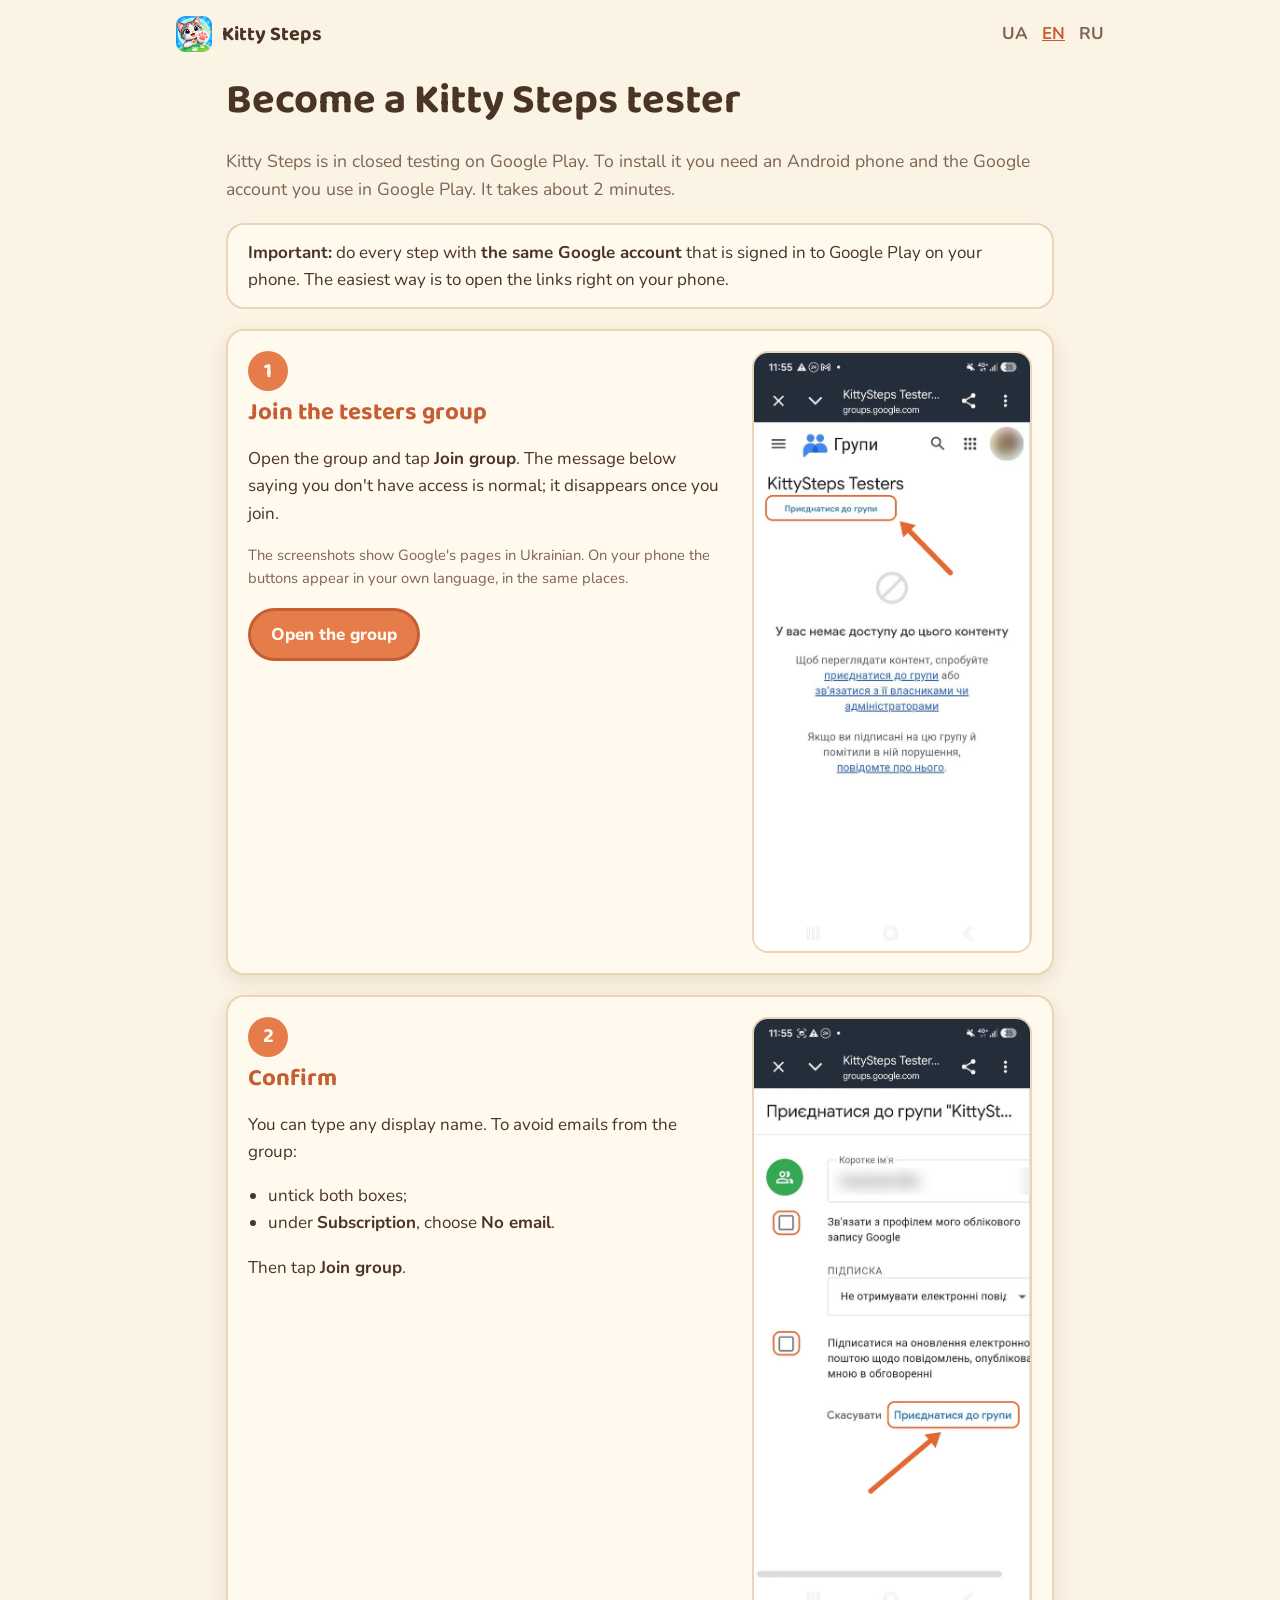
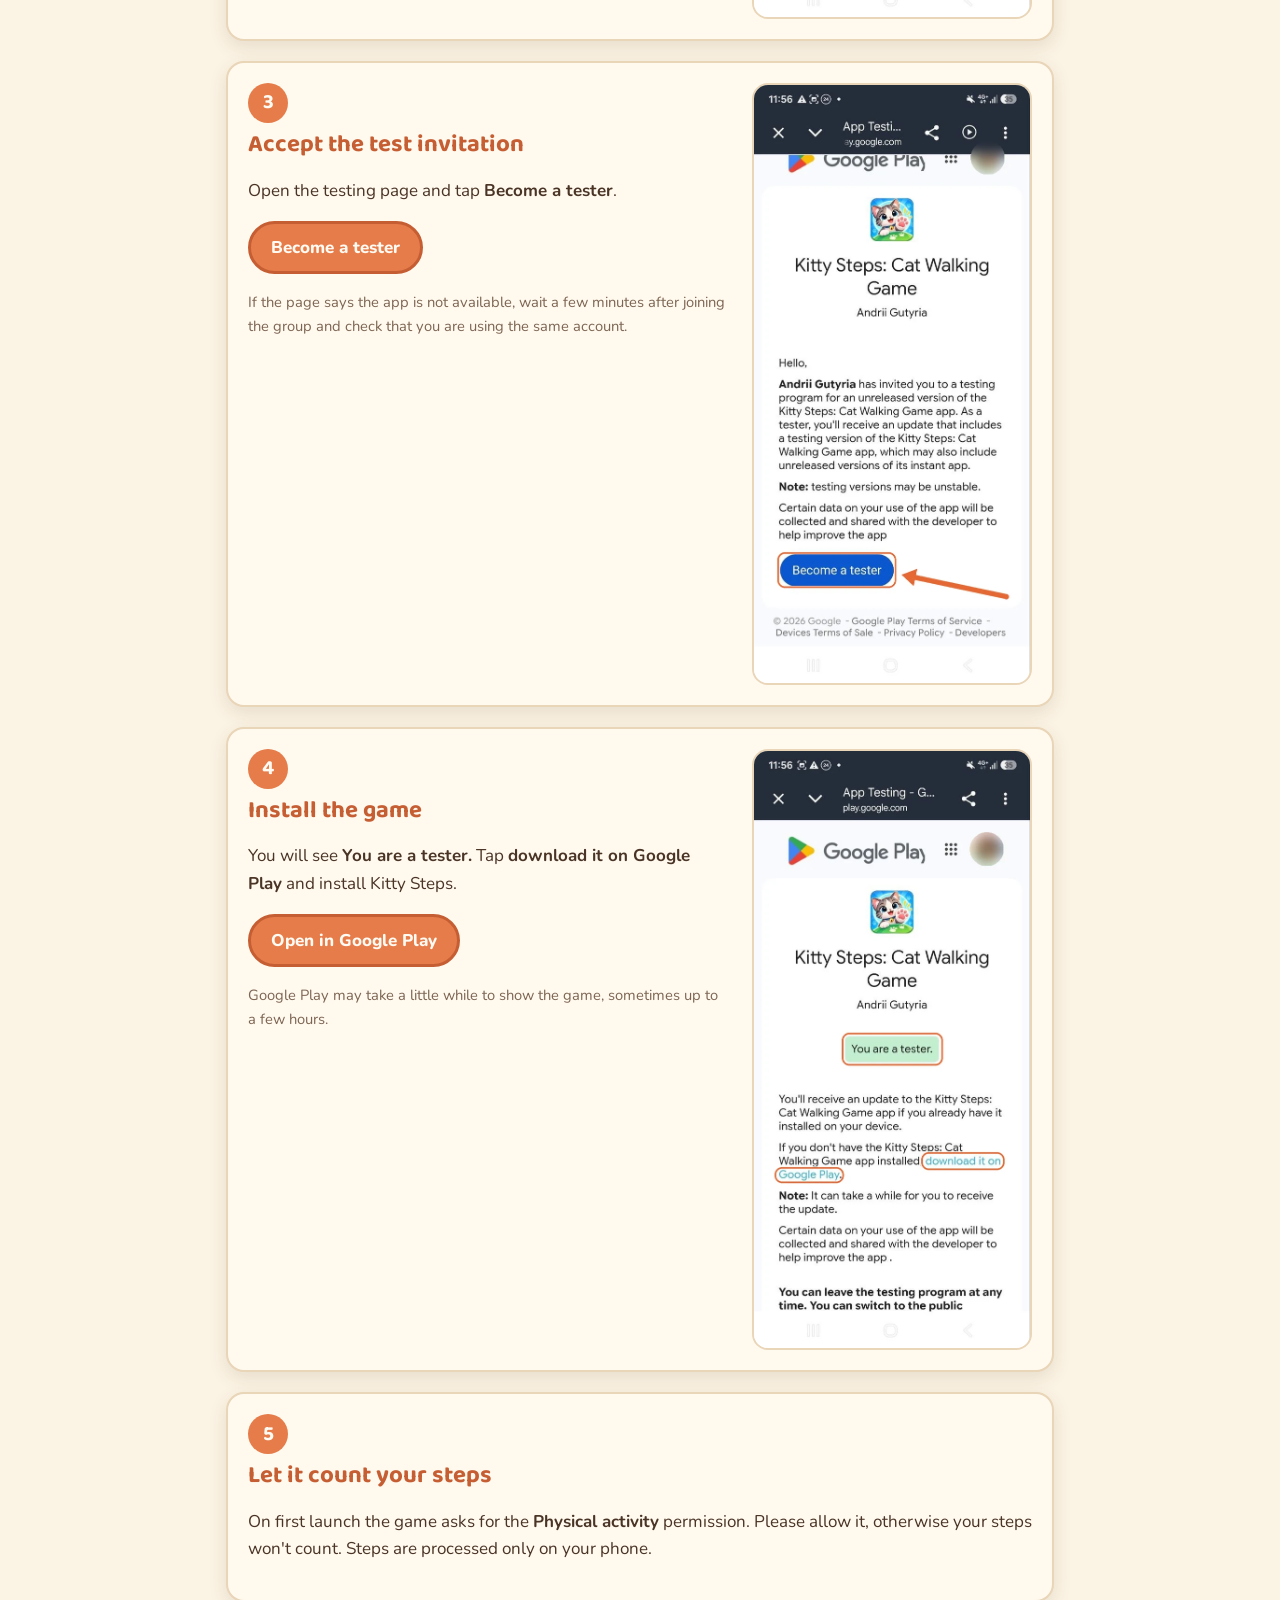
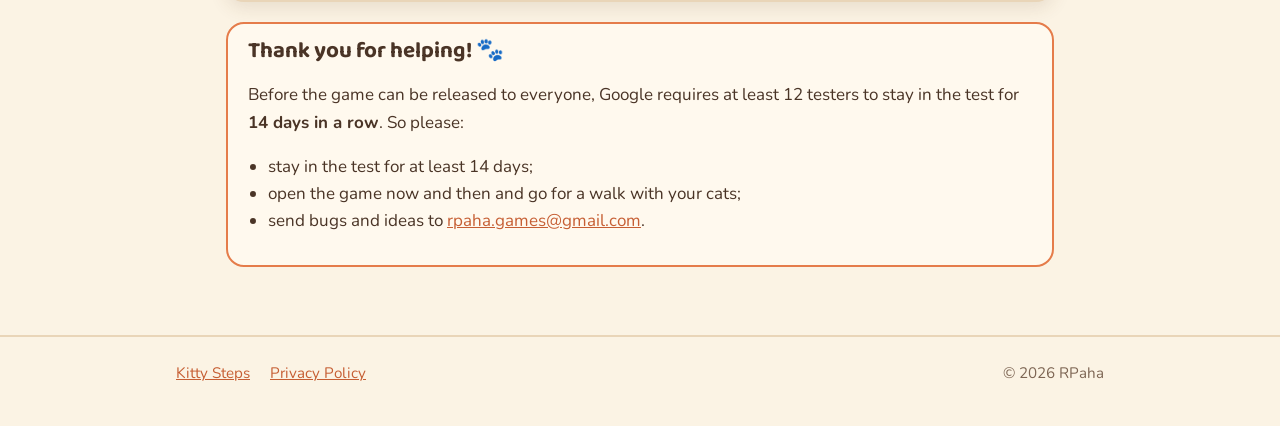
==== join-test-en.html @ da96236a "Tester guide in Ukrainian, English and Russian; drop the leave section Co-Authored-By: Claude Opus 5" ====
<!doctype html>
<html lang="en">
<head>
  <meta charset="utf-8">
  <meta name="viewport" content="width=device-width, initial-scale=1">
  <title>Kitty Steps Beta Test</title>
  <meta name="description" content="How to become a Kitty Steps tester on Google Play: join the group, accept the invitation and install the game.">
  <link rel="icon" type="image/png" href="img/favicon.png">
  <link rel="preconnect" href="https://fonts.googleapis.com">
  <link rel="preconnect" href="https://fonts.gstatic.com" crossorigin>
  <link href="https://fonts.googleapis.com/css2?family=Baloo+2:wght@600;700&family=Nunito:wght@400;700;800&display=swap" rel="stylesheet">
  <link rel="stylesheet" href="style.css">
</head>
<body>
  <header class="site-header">
    <div class="wrap">
      <a class="brand" href="./"><img src="img/favicon.png" alt="">Kitty Steps</a>
      <nav class="lang"><a href="join-test.html" hreflang="uk">UA</a> <a href="join-test-en.html" aria-current="page">EN</a> <a href="join-test-ru.html" hreflang="ru">RU</a></nav>
    </div>
  </header>

  <main class="wrap guide">
    <h1>Become a Kitty Steps tester</h1>
    <p class="lead">Kitty Steps is in closed testing on Google Play. To install it you need an Android phone and the Google account you use in Google Play. It takes about 2 minutes.</p>

    <div class="note">
      <strong>Important:</strong> do every step with <strong>the same Google account</strong> that is signed in to Google Play on your phone. The easiest way is to open the links right on your phone.
    </div>

    <section class="step">
      <div class="step-text">
        <span class="step-num">1</span>
        <h2>Join the testers group</h2>
        <p>Open the group and tap <strong>Join group</strong>. The message below saying you don't have access is normal; it disappears once you join.</p>
        <p class="small">The screenshots show Google's pages in Ukrainian. On your phone the buttons appear in your own language, in the same places.</p>
        <p><a class="button" href="https://groups.google.com/g/kittysteps-testers" target="_blank" rel="noopener">Open the group</a></p>
      </div>
      <img class="step-shot" src="img/test/step1-group.webp" alt="The KittySteps Testers group page with the Join group button" width="591" height="1280" loading="lazy">
    </section>

    <section class="step">
      <div class="step-text">
        <span class="step-num">2</span>
        <h2>Confirm</h2>
        <p>You can type any display name. To avoid emails from the group:</p>
        <ul>
          <li>untick both boxes;</li>
          <li>under <strong>Subscription</strong>, choose <strong>No email</strong>.</li>
        </ul>
        <p>Then tap <strong>Join group</strong>.</p>
      </div>
      <img class="step-shot" src="img/test/step2-join.webp" alt="The join dialog with two checkboxes and the Join group button" width="591" height="1280" loading="lazy">
    </section>

    <section class="step">
      <div class="step-text">
        <span class="step-num">3</span>
        <h2>Accept the test invitation</h2>
        <p>Open the testing page and tap <strong>Become a tester</strong>.</p>
        <p><a class="button" href="https://play.google.com/apps/testing/com.rpaha.kittysteps" target="_blank" rel="noopener">Become a tester</a></p>
        <p class="small">If the page says the app is not available, wait a few minutes after joining the group and check that you are using the same account.</p>
      </div>
      <img class="step-shot" src="img/test/step3-become-tester.webp" alt="The Google Play testing page with the Become a tester button" width="591" height="1280" loading="lazy">
    </section>

    <section class="step">
      <div class="step-text">
        <span class="step-num">4</span>
        <h2>Install the game</h2>
        <p>You will see <strong>You are a tester.</strong> Tap <strong>download it on Google Play</strong> and install Kitty Steps.</p>
        <p><a class="button" href="https://play.google.com/store/apps/details?id=com.rpaha.kittysteps" target="_blank" rel="noopener">Open in Google Play</a></p>
        <p class="small">Google Play may take a little while to show the game, sometimes up to a few hours.</p>
      </div>
      <img class="step-shot" src="img/test/step4-download.webp" alt="The You are a tester confirmation and the download it on Google Play link" width="591" height="1280" loading="lazy">
    </section>

    <section class="step step-plain">
      <div class="step-text">
        <span class="step-num">5</span>
        <h2>Let it count your steps</h2>
        <p>On first launch the game asks for the <strong>Physical activity</strong> permission. Please allow it, otherwise your steps won't count. Steps are processed only on your phone.</p>
      </div>
    </section>

    <div class="note note-accent">
      <h2>Thank you for helping! 🐾</h2>
      <p>Before the game can be released to everyone, Google requires at least 12 testers to stay in the test for <strong>14 days in a row</strong>. So please:</p>
      <ul>
        <li>stay in the test for at least 14 days;</li>
        <li>open the game now and then and go for a walk with your cats;</li>
        <li>send bugs and ideas to <a href="mailto:rpaha.games@gmail.com?subject=Kitty%20Steps%20feedback">rpaha.games@gmail.com</a>.</li>
      </ul>
    </div>
  </main>

  <footer class="site-footer">
    <div class="wrap">
      <div><a href="./">Kitty Steps</a> <a href="privacy.html">Privacy Policy</a></div>
      <div>&copy; 2026 RPaha</div>
    </div>
  </footer>
</body>
</html>
---- style.css ----
:root {
  --bg: #fbf3e4;
  --card: #fff9ee;
  --card-edge: #e9d5b8;
  --text: #4a3426;
  --muted: #7d6553;
  --accent: #e57c4a;
  --accent-dark: #c65e33;
  --accent-text: #fffaf2;
  --green: #4e8a6a;
  --shadow: 0 6px 18px rgba(98, 62, 34, 0.12);
  color-scheme: light;
}

@media (prefers-color-scheme: dark) {
  :root:not([data-theme="light"]) {
    --bg: #1f1813;
    --card: #2a211b;
    --card-edge: #4a3a2e;
    --text: #f3e6d6;
    --muted: #c4ad97;
    --accent: #f08a57;
    --accent-dark: #f4a27a;
    --accent-text: #24170f;
    --green: #7cc19c;
    --shadow: 0 6px 18px rgba(0, 0, 0, 0.35);
    color-scheme: dark;
  }
}

:root[data-theme="dark"] {
  --bg: #1f1813;
  --card: #2a211b;
  --card-edge: #4a3a2e;
  --text: #f3e6d6;
  --muted: #c4ad97;
  --accent: #f08a57;
  --accent-dark: #f4a27a;
  --accent-text: #24170f;
  --green: #7cc19c;
  --shadow: 0 6px 18px rgba(0, 0, 0, 0.35);
  color-scheme: dark;
}

* { box-sizing: border-box; }

html { -webkit-text-size-adjust: 100%; }

body {
  margin: 0;
  background: var(--bg);
  color: var(--text);
  font-family: "Nunito", system-ui, -apple-system, "Segoe UI", Roboto, sans-serif;
  font-size: 17px;
  line-height: 1.6;
}

h1, h2, h3 {
  font-family: "Baloo 2", "Nunito", system-ui, sans-serif;
  line-height: 1.2;
  margin: 0 0 0.5em;
}

a { color: var(--accent-dark); }
a:hover { color: var(--accent); }

.wrap {
  width: 100%;
  max-width: 960px;
  margin: 0 auto;
  padding: 0 16px;
}

/* Header */
.site-header {
  padding: 16px 0;
}
.site-header .wrap {
  display: flex;
  align-items: center;
  justify-content: space-between;
  gap: 12px;
}
.brand {
  display: flex;
  align-items: center;
  gap: 10px;
  text-decoration: none;
  color: var(--text);
  font-family: "Baloo 2", sans-serif;
  font-weight: 700;
  font-size: 1.25rem;
}
.brand img { width: 36px; height: 36px; border-radius: 9px; }
.site-header nav a {
  text-decoration: none;
  font-weight: 700;
  margin-left: 16px;
}

/* Hero */
.hero {
  text-align: center;
  padding: 32px 0 24px;
}
.hero-icon {
  width: 128px;
  height: 128px;
  border-radius: 30px;
  box-shadow: var(--shadow);
}
.hero h1 {
  font-size: clamp(2.4rem, 8vw, 3.6rem);
  margin-top: 16px;
}
.tagline {
  font-size: 1.2rem;
  color: var(--muted);
  max-width: 560px;
  margin: 0 auto 24px;
}
.badge {
  display: inline-block;
  background: var(--accent);
  color: var(--accent-text);
  font-weight: 800;
  padding: 12px 24px;
  border-radius: 999px;
  border: 3px solid var(--accent-dark);
  text-decoration: none;
}

/* Cat strip */
.cats {
  display: grid;
  grid-template-columns: repeat(6, 1fr);
  gap: 8px;
  margin: 32px 0 8px;
}
.cats img {
  width: 100%;
  height: auto;
  aspect-ratio: 1;
  object-fit: contain;
}

/* Features */
.section { padding: 32px 0; }
.section > h2 { text-align: center; font-size: 2rem; }
.features {
  display: grid;
  grid-template-columns: repeat(3, 1fr);
  gap: 16px;
  margin-top: 16px;
}
.card {
  background: var(--card);
  border: 2px solid var(--card-edge);
  border-radius: 18px;
  padding: 20px;
  box-shadow: var(--shadow);
}
.card h3 { font-size: 1.25rem; color: var(--accent-dark); }
.card p { margin: 0; }
.card .emoji { font-size: 1.8rem; display: block; margin-bottom: 6px; }

/* Footer */
.site-footer {
  border-top: 2px solid var(--card-edge);
  margin-top: 32px;
  padding: 24px 0 40px;
  color: var(--muted);
  font-size: 0.95rem;
}
.site-footer .wrap {
  display: flex;
  flex-wrap: wrap;
  justify-content: space-between;
  gap: 12px;
}
.site-footer a { margin-right: 16px; }

/* Policy page */
.policy {
  max-width: 760px;
  padding-top: 8px;
  padding-bottom: 16px;
}
.policy h1 { font-size: clamp(2rem, 6vw, 2.6rem); }
.policy h2 {
  font-size: 1.5rem;
  margin-top: 1.8em;
  color: var(--accent-dark);
}
.policy h3 { font-size: 1.15rem; margin-top: 1.2em; }
.policy .updated { color: var(--muted); margin-top: -0.4em; }
.policy .summary {
  background: var(--card);
  border: 2px solid var(--card-edge);
  border-radius: 18px;
  padding: 16px 20px;
  margin: 24px 0;
}
.policy .summary ul { margin: 8px 0 0; padding-left: 20px; }
.policy li { margin-bottom: 6px; }
.table-scroll { overflow-x: auto; }
.policy table {
  width: 100%;
  border-collapse: collapse;
  margin: 12px 0;
  font-size: 0.95rem;
}
.policy th, .policy td {
  text-align: left;
  vertical-align: top;
  padding: 10px;
  border-bottom: 1px solid var(--card-edge);
}
.policy th { background: var(--card); }

@media (max-width: 720px) {
  .features { grid-template-columns: 1fr; }
  .cats { grid-template-columns: repeat(3, 1fr); }
  .site-header nav a { margin-left: 12px; }
}

/* Tester guide */
.guide { max-width: 860px; padding-bottom: 16px; }
.guide h1 { font-size: clamp(2rem, 6vw, 2.6rem); margin-top: 8px; }
.guide .lead { font-size: 1.1rem; color: var(--muted); }
.note {
  background: var(--card);
  border: 2px solid var(--card-edge);
  border-radius: 18px;
  padding: 14px 20px;
  margin: 20px 0;
}
.note-accent { border-color: var(--accent); }
.note h2 { font-size: 1.4rem; margin-bottom: 6px; }
.note ul, .step ul { padding-left: 20px; }
.step {
  display: grid;
  grid-template-columns: 1fr 280px;
  gap: 24px;
  align-items: start;
  background: var(--card);
  border: 2px solid var(--card-edge);
  border-radius: 18px;
  padding: 20px;
  margin: 20px 0;
  box-shadow: var(--shadow);
}
.step-plain { grid-template-columns: 1fr; }
.step h2 { font-size: 1.5rem; color: var(--accent-dark); }
.step-num {
  display: inline-flex;
  align-items: center;
  justify-content: center;
  width: 40px;
  height: 40px;
  border-radius: 50%;
  background: var(--accent);
  color: var(--accent-text);
  font-family: "Baloo 2", sans-serif;
  font-weight: 700;
  font-size: 1.3rem;
  margin-bottom: 8px;
}
.step-shot {
  width: 100%;
  height: auto;
  border-radius: 16px;
  border: 2px solid var(--card-edge);
  display: block;
}
.button {
  display: inline-block;
  background: var(--accent);
  color: var(--accent-text);
  font-weight: 800;
  padding: 10px 20px;
  border-radius: 999px;
  border: 3px solid var(--accent-dark);
  text-decoration: none;
}
.button:hover { color: var(--accent-text); filter: brightness(1.05); }
.small { font-size: 0.92rem; color: var(--muted); }
.english { margin-top: 32px; }
.english h2 { font-size: 1.6rem; }
.english li { margin-bottom: 8px; }

@media (max-width: 720px) {
  .step { grid-template-columns: 1fr; }
  .step-shot { max-width: 320px; margin: 0 auto; }
}
.site-header nav.lang a { margin-left: 10px; color: var(--muted); }
.site-header nav.lang a[aria-current="page"] { color: var(--accent-dark); text-decoration: underline; }
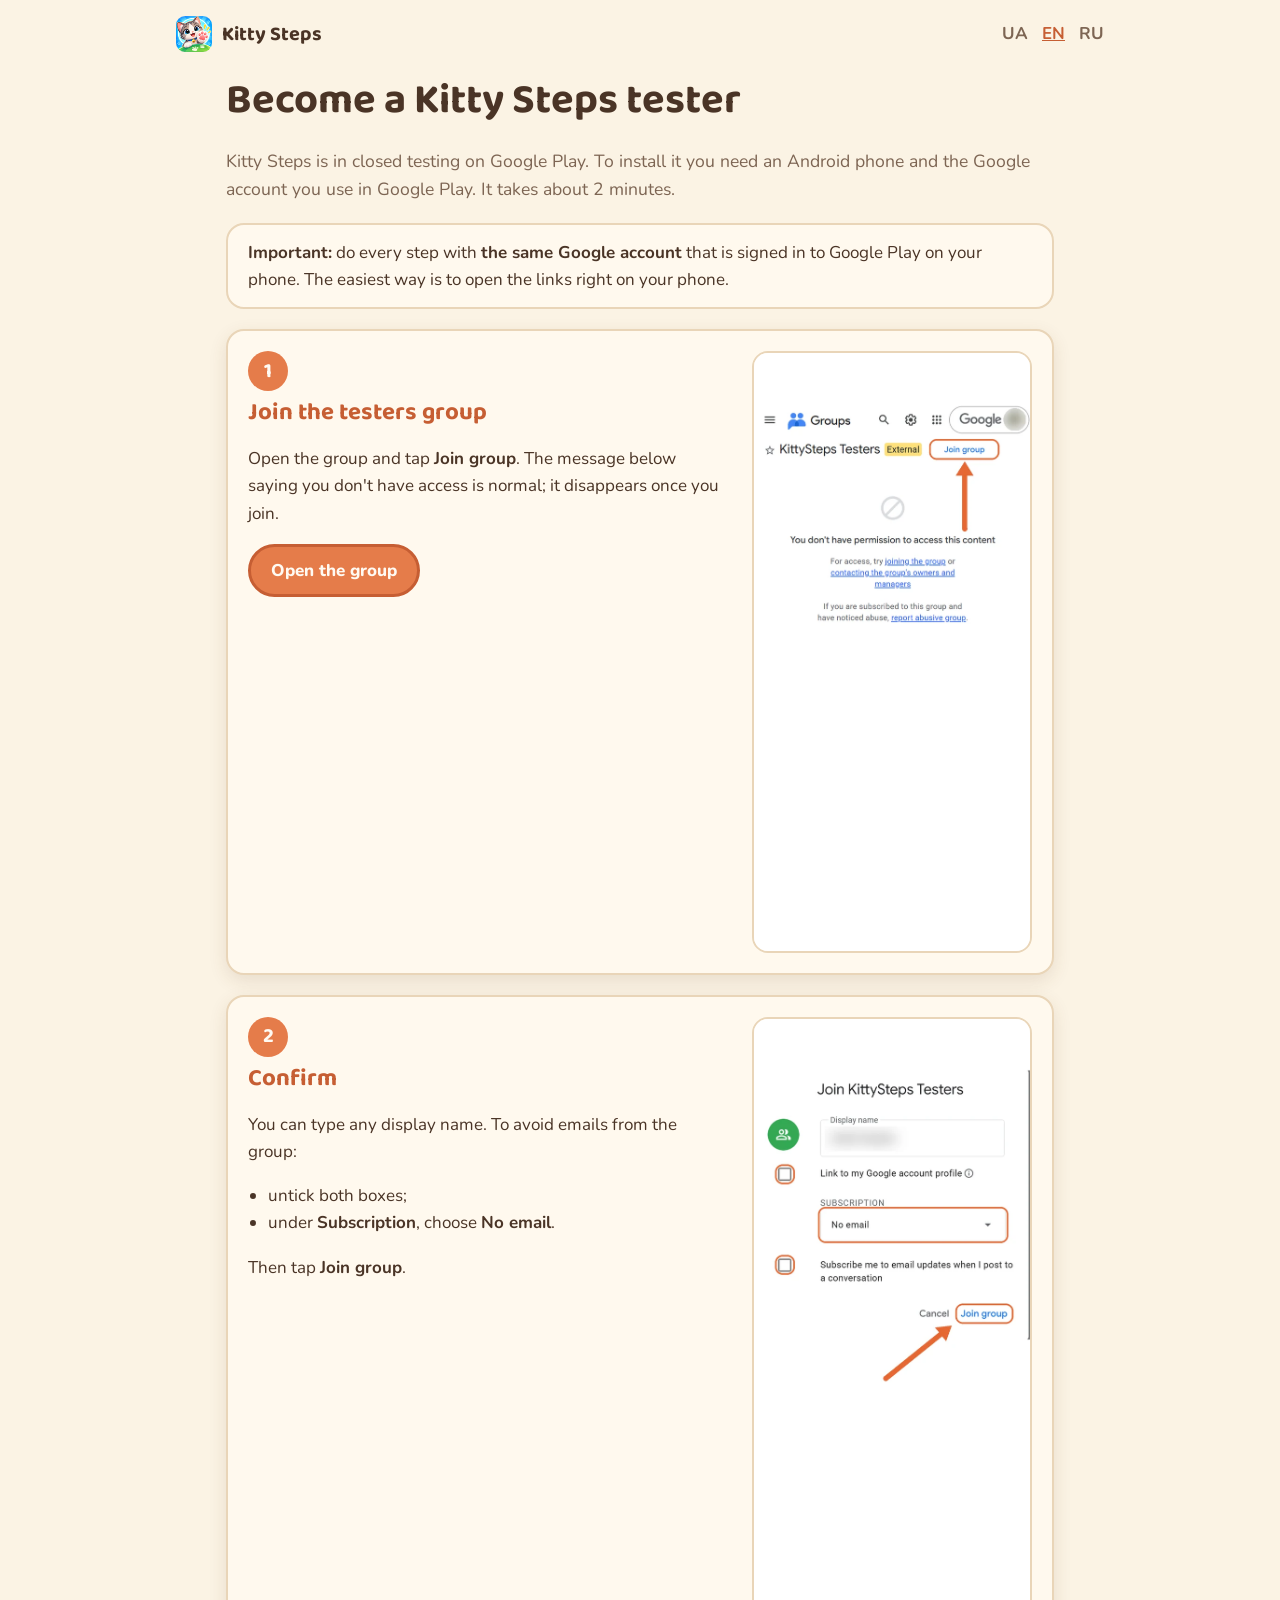
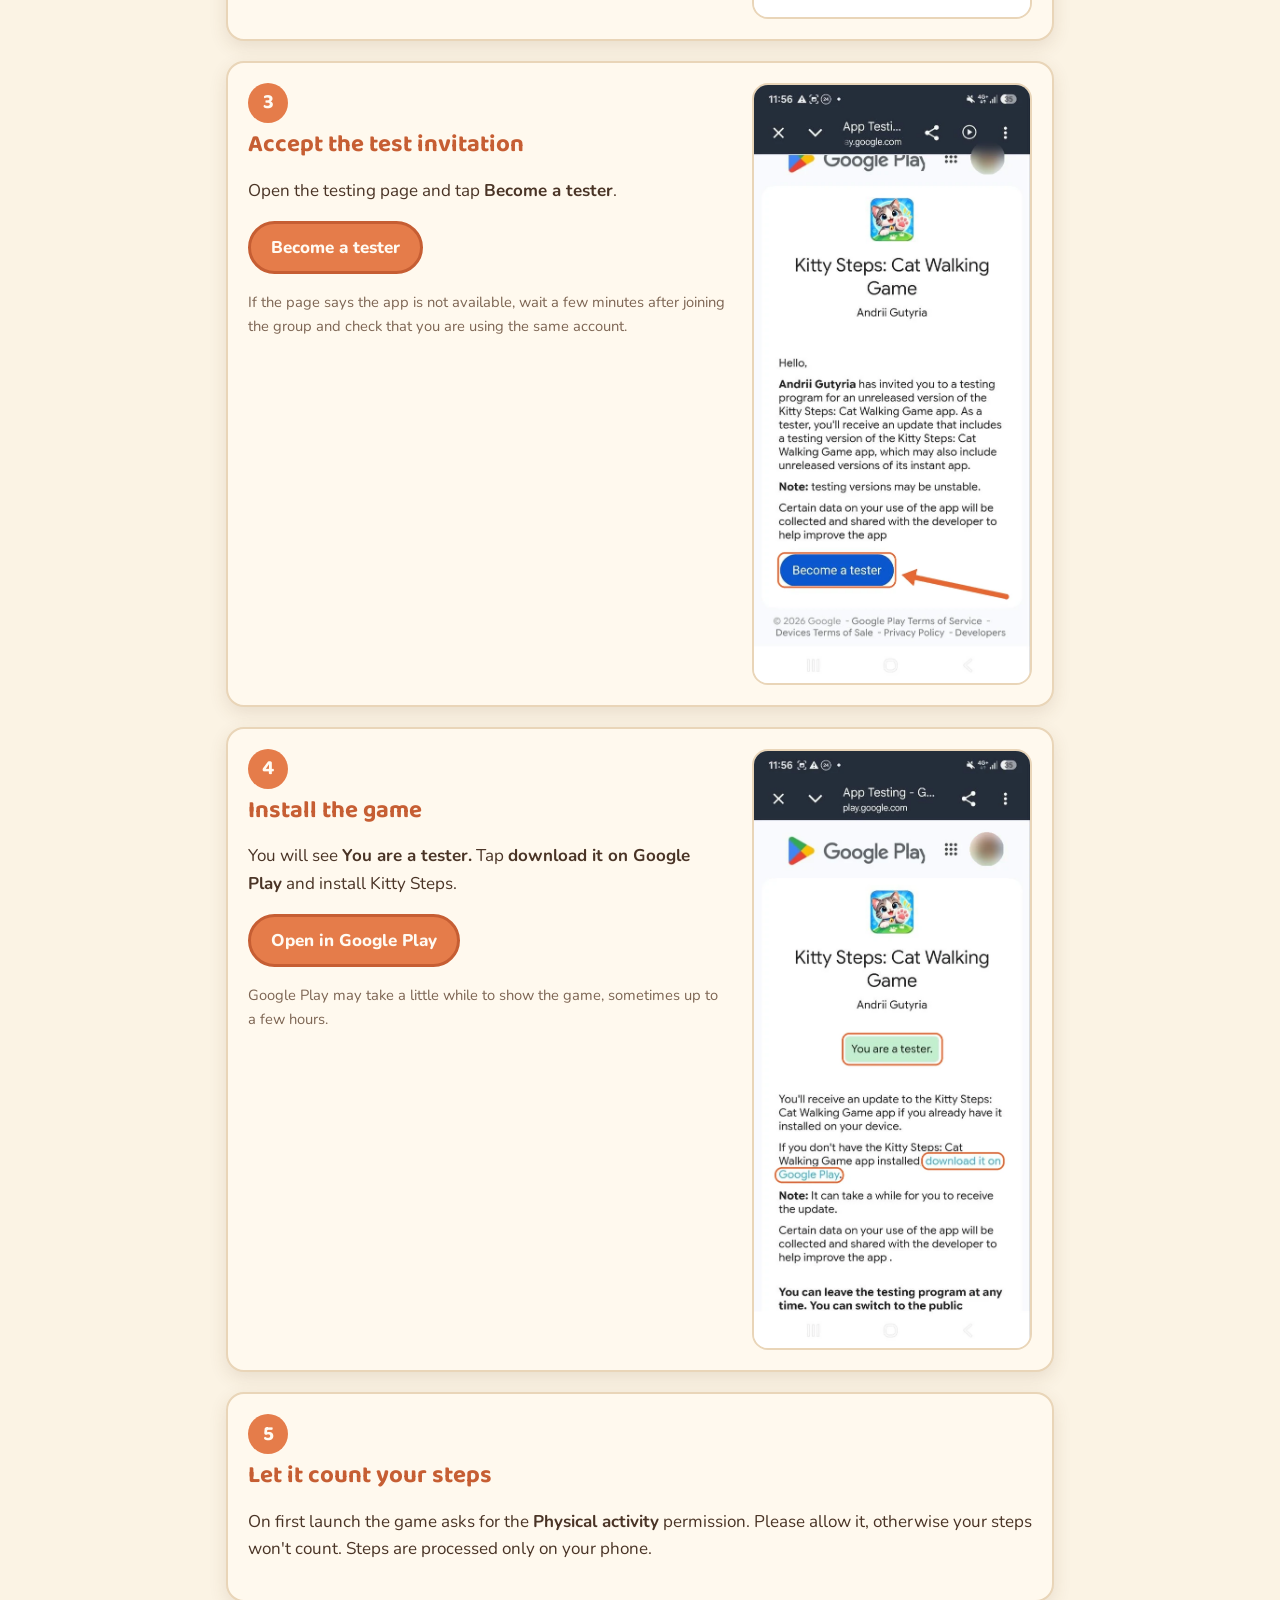
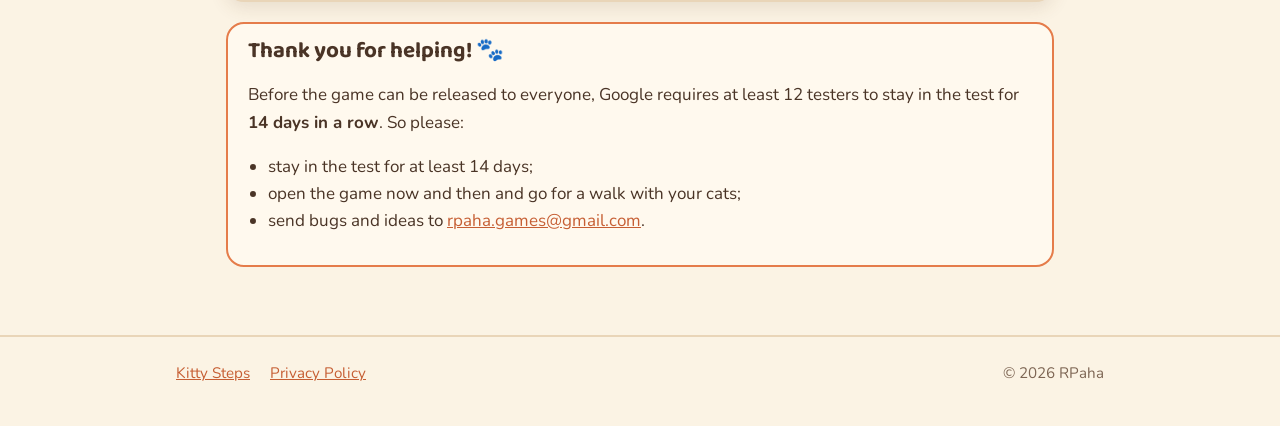
==== commit 5d693d81: "Tester guide: English Google Groups screenshots for the EN and RU pages Co-Authored-By: Claude Opus " ====
--- a/join-test-en.html
+++ b/join-test-en.html
@@ -32,10 +32,9 @@
         <span class="step-num">1</span>
         <h2>Join the testers group</h2>
         <p>Open the group and tap <strong>Join group</strong>. The message below saying you don't have access is normal; it disappears once you join.</p>
-        <p class="small">The screenshots show Google's pages in Ukrainian. On your phone the buttons appear in your own language, in the same places.</p>
         <p><a class="button" href="https://groups.google.com/g/kittysteps-testers" target="_blank" rel="noopener">Open the group</a></p>
       </div>
-      <img class="step-shot" src="img/test/step1-group.webp" alt="The KittySteps Testers group page with the Join group button" width="591" height="1280" loading="lazy">
+      <img class="step-shot" src="img/test/step1-group-en.webp" alt="The KittySteps Testers group page with the Join group button" width="591" height="1280" loading="lazy">
     </section>
 
     <section class="step">
@@ -49,7 +48,7 @@
         </ul>
         <p>Then tap <strong>Join group</strong>.</p>
       </div>
-      <img class="step-shot" src="img/test/step2-join.webp" alt="The join dialog with two checkboxes and the Join group button" width="591" height="1280" loading="lazy">
+      <img class="step-shot" src="img/test/step2-join-en.webp" alt="The join dialog with two checkboxes and the Join group button" width="591" height="1280" loading="lazy">
     </section>
 
     <section class="step">
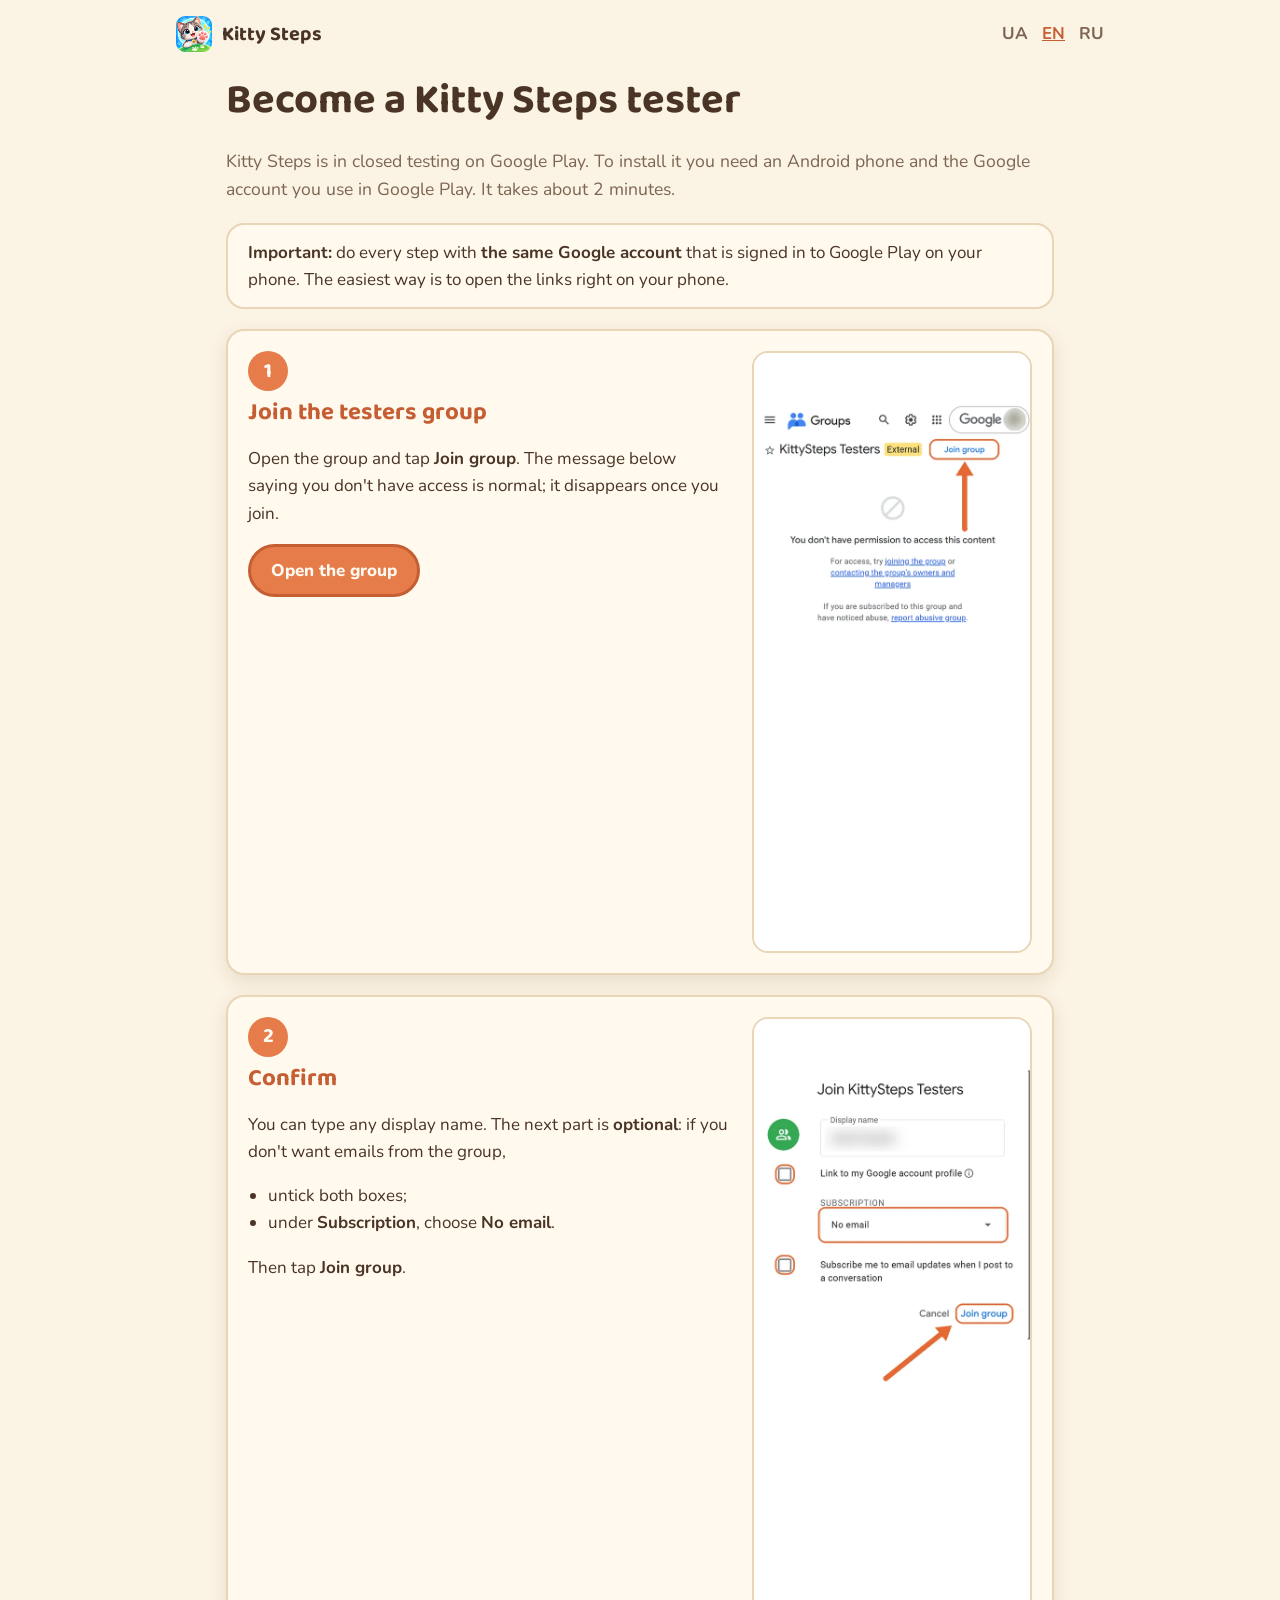
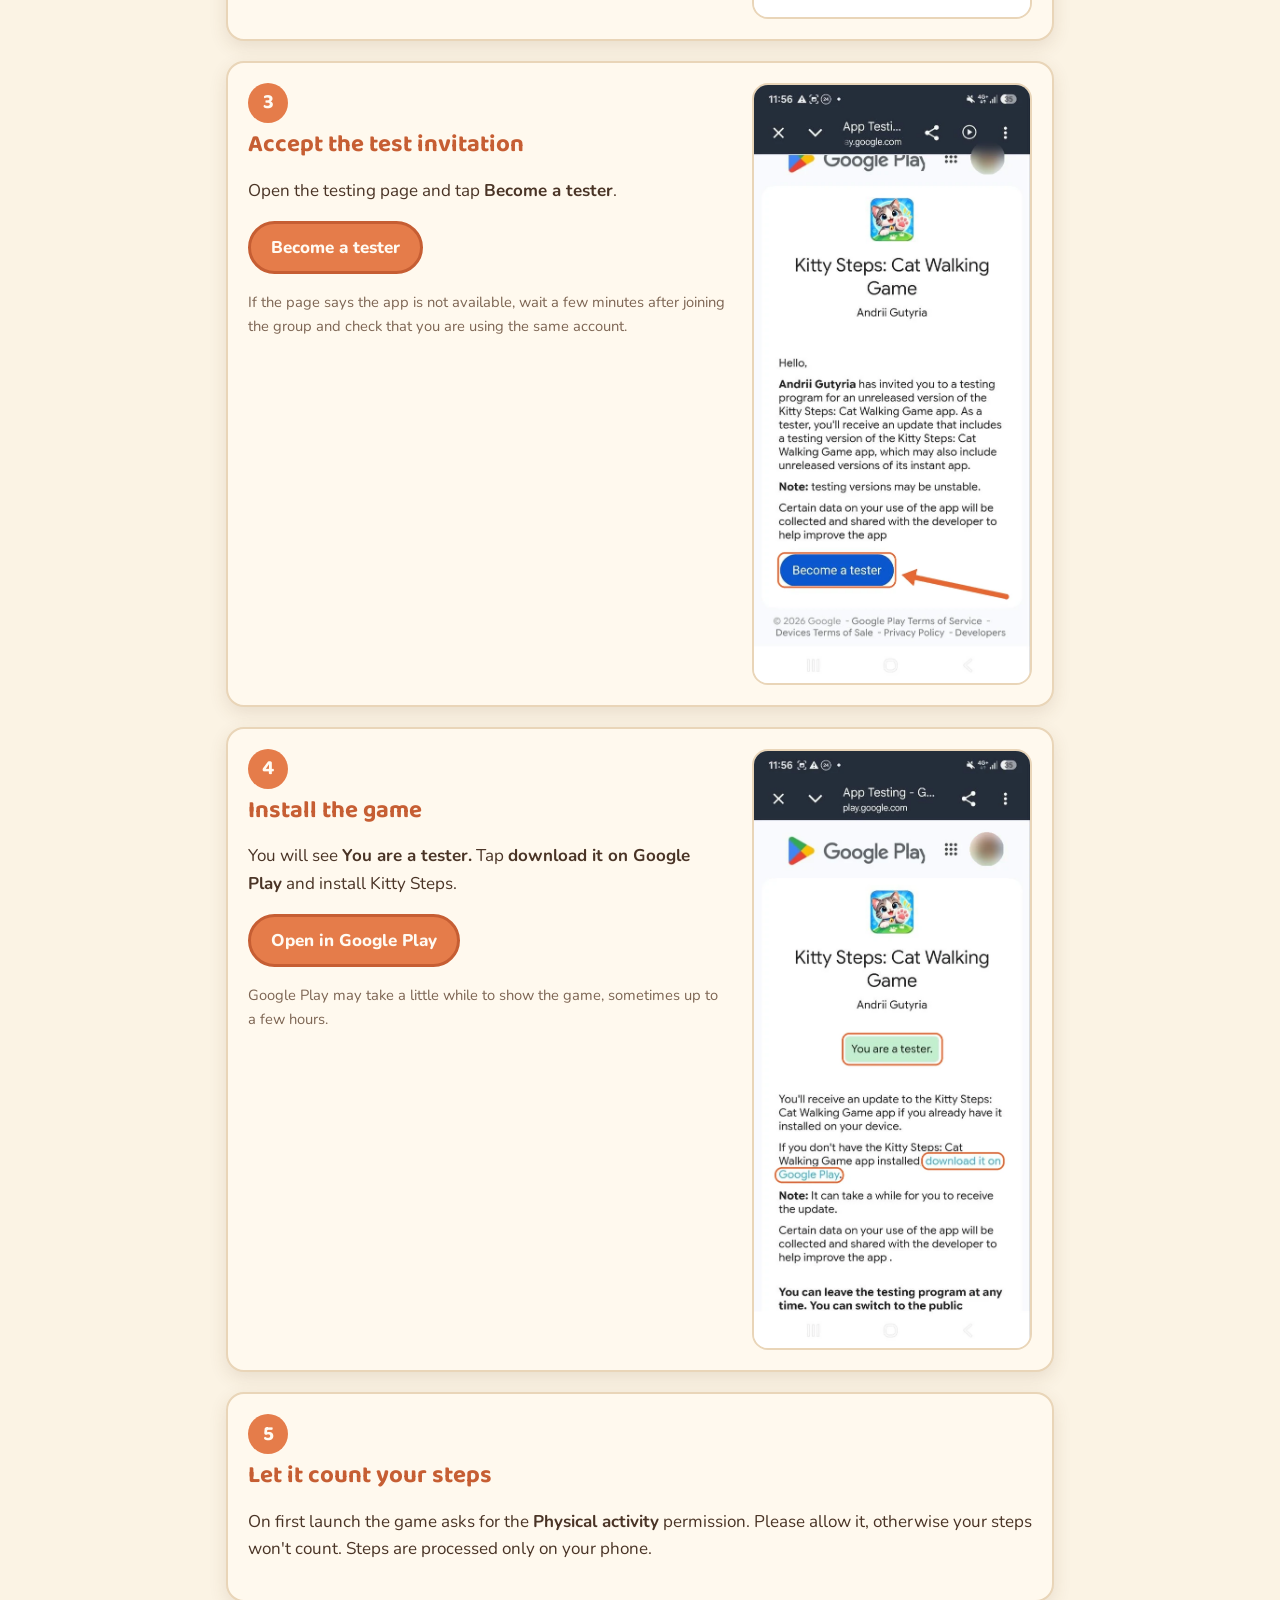
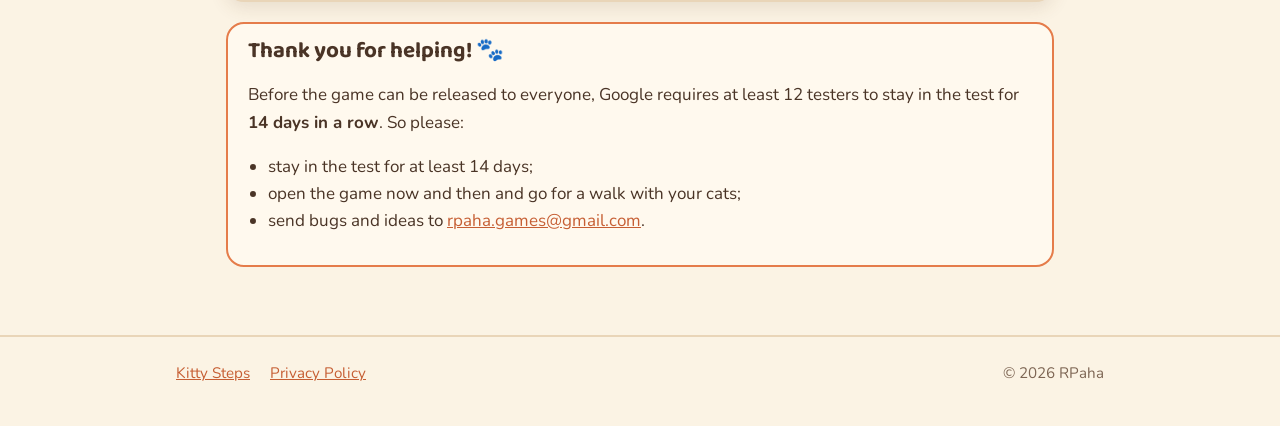
==== commit 3127c710: "Tester guide: mark the email opt-out as optional Co-Authored-By: Claude Opus 5.5 <noreply@anthropic." ====
--- a/join-test-en.html
+++ b/join-test-en.html
@@ -41,7 +41,7 @@
       <div class="step-text">
         <span class="step-num">2</span>
         <h2>Confirm</h2>
-        <p>You can type any display name. To avoid emails from the group:</p>
+        <p>You can type any display name. The next part is <strong>optional</strong>: if you don't want emails from the group,</p>
         <ul>
           <li>untick both boxes;</li>
           <li>under <strong>Subscription</strong>, choose <strong>No email</strong>.</li>
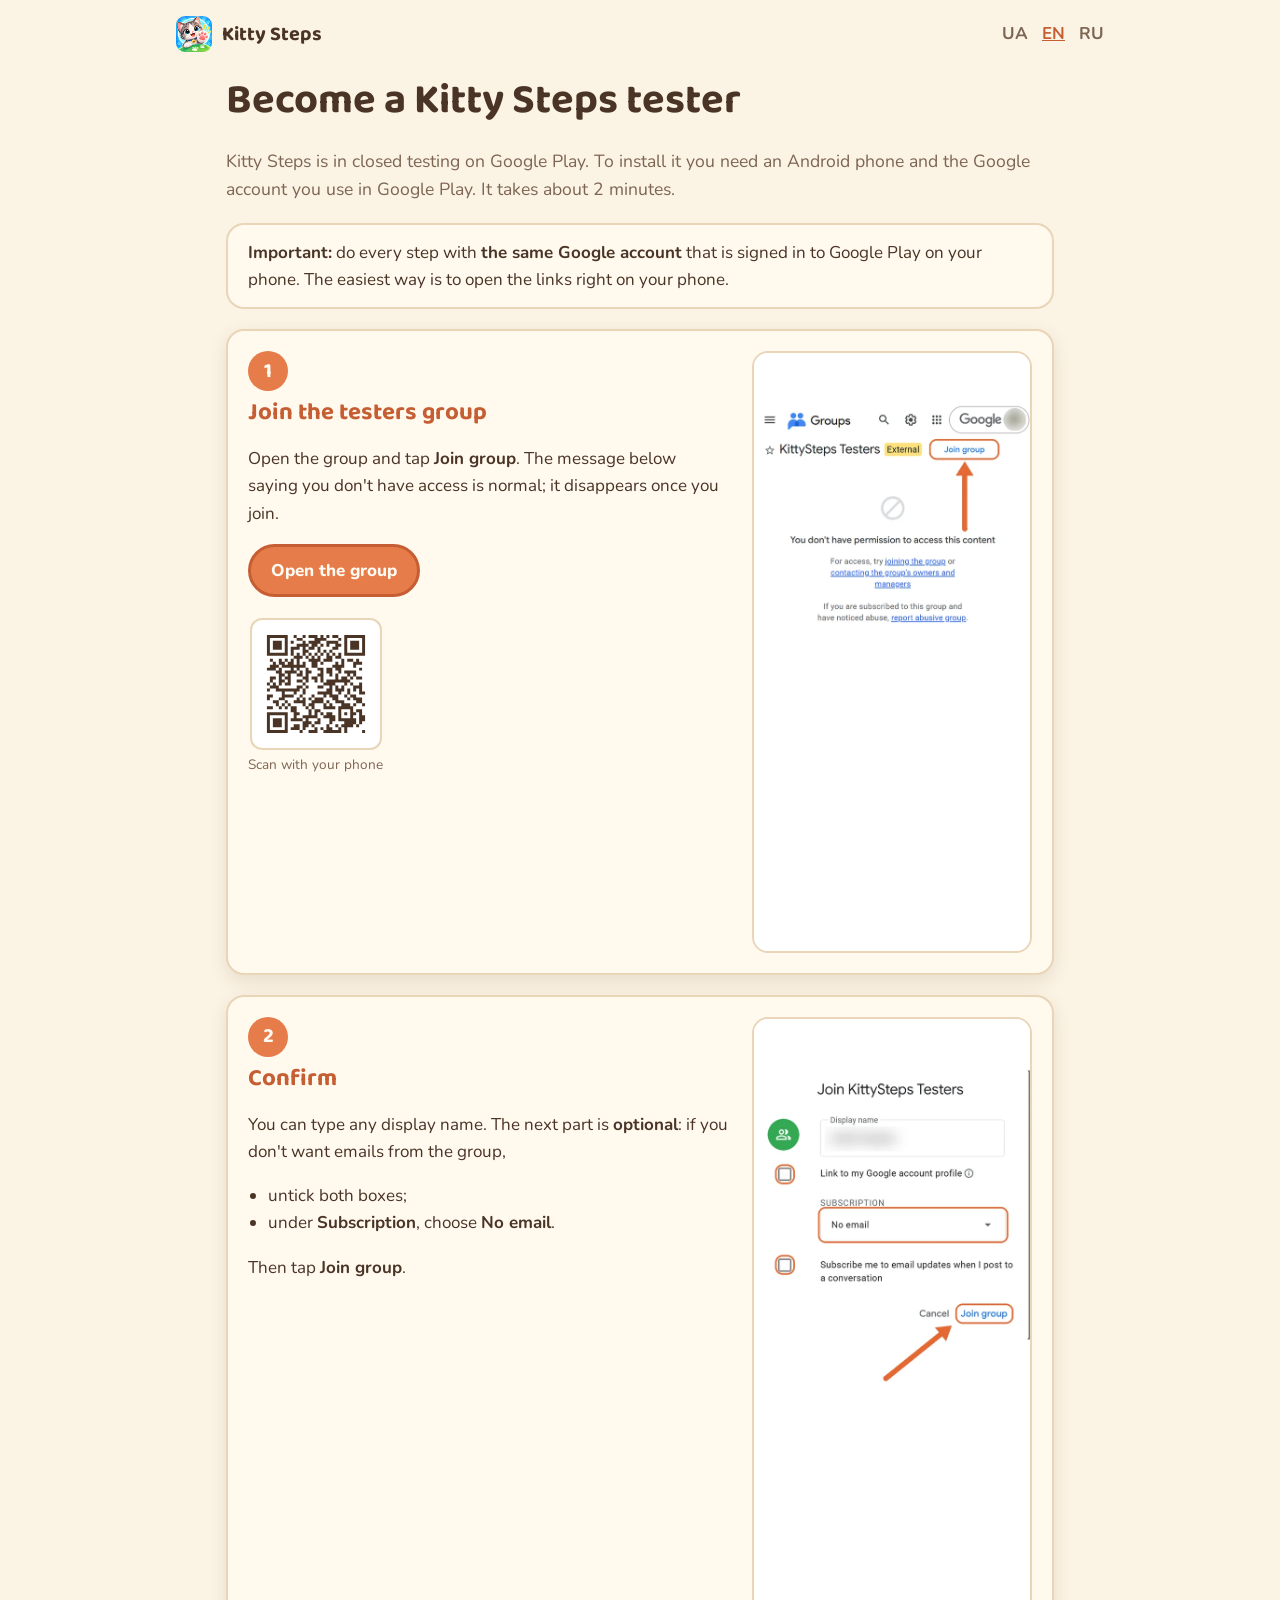
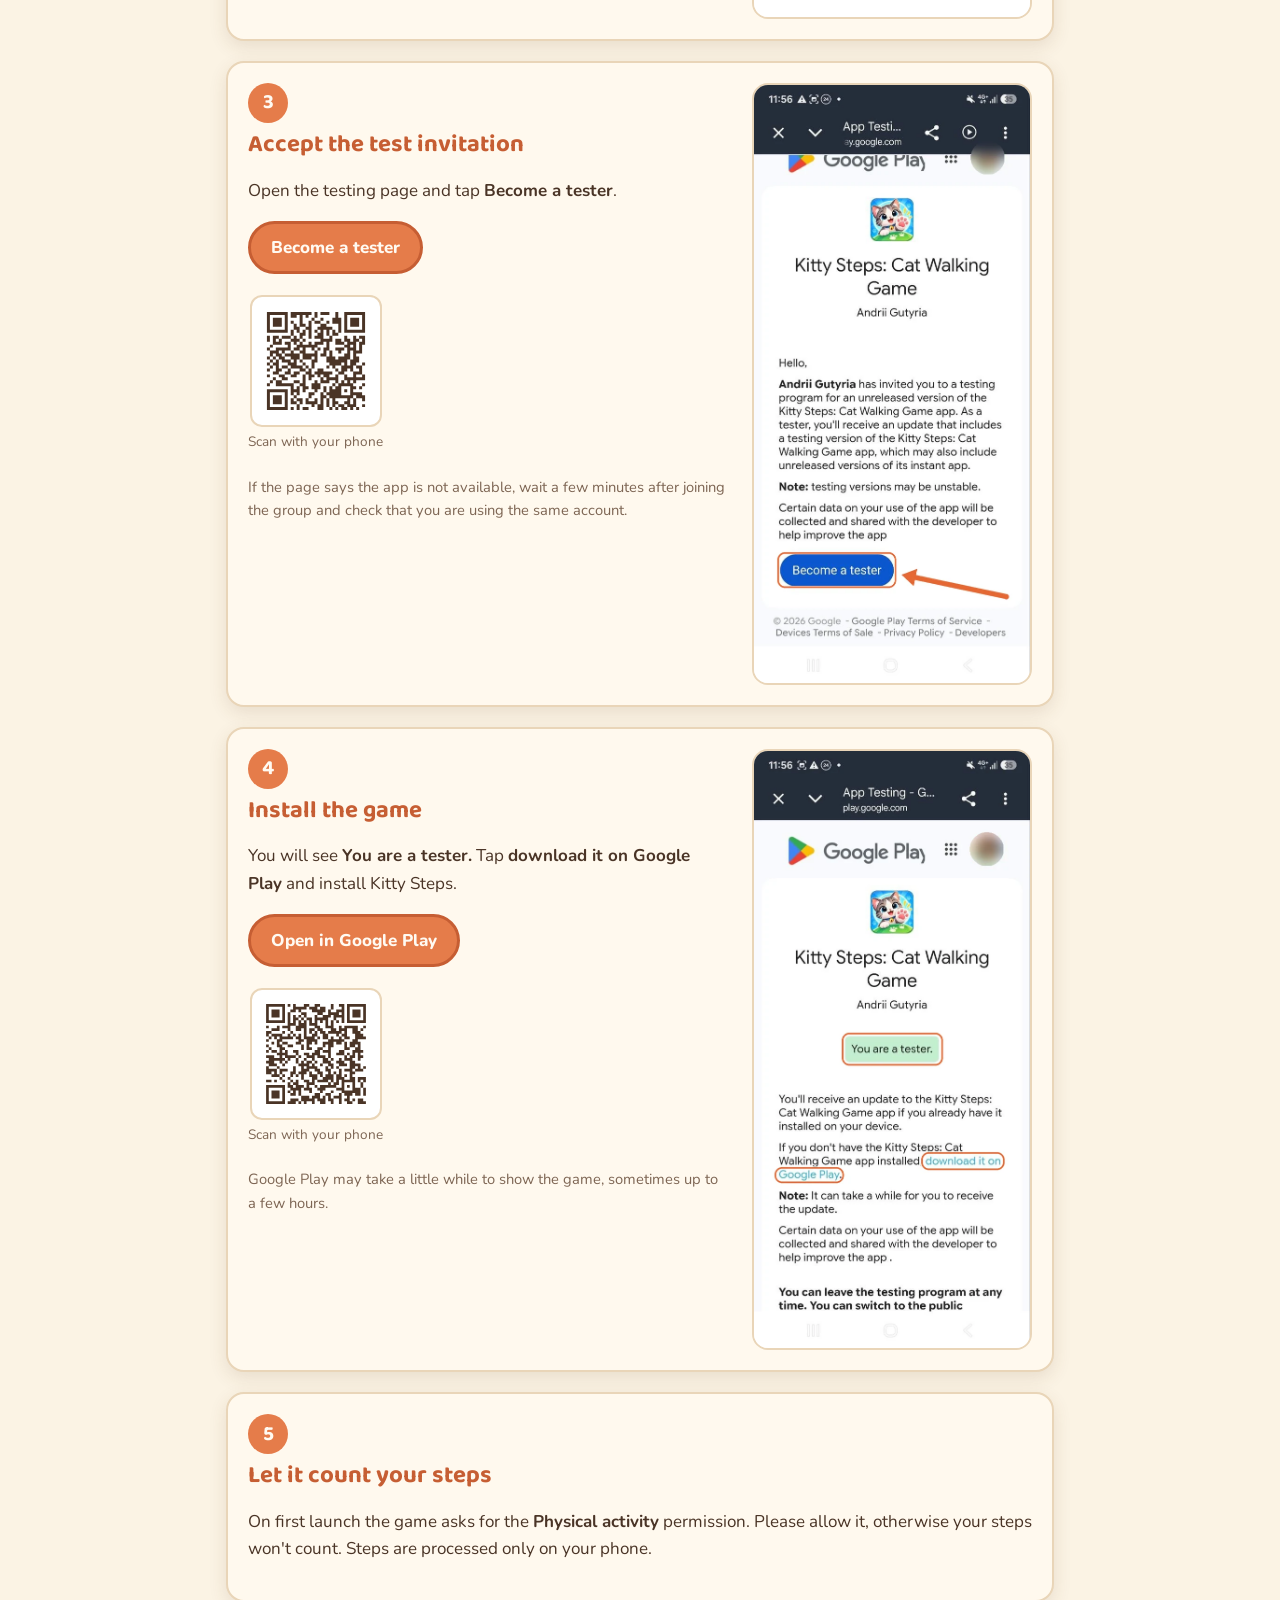
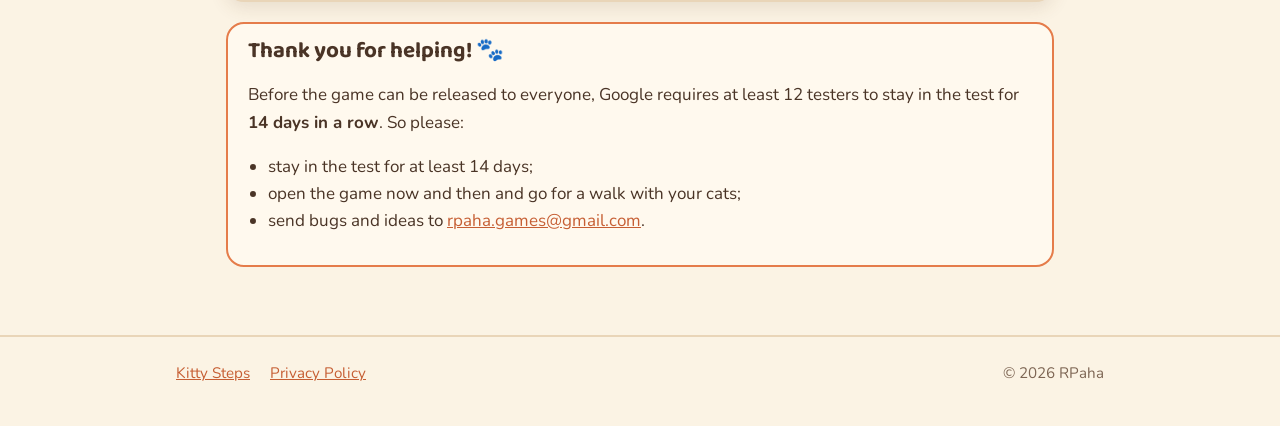
==== commit 0fc3dd94: "Tester guides: QR codes next to the group, testing and Play links Co-Authored-By: Claude Opus 5.5 <n" ====
--- a/join-test-en.html
+++ b/join-test-en.html
@@ -33,6 +33,7 @@
         <h2>Join the testers group</h2>
         <p>Open the group and tap <strong>Join group</strong>. The message below saying you don't have access is normal; it disappears once you join.</p>
         <p><a class="button" href="https://groups.google.com/g/kittysteps-testers" target="_blank" rel="noopener">Open the group</a></p>
+        <figure class="qr"><img src="img/test/qr-group.svg" alt="QR code: https://groups.google.com/g/kittysteps-testers" width="132" height="132"><figcaption>Scan with your phone</figcaption></figure>
       </div>
       <img class="step-shot" src="img/test/step1-group-en.webp" alt="The KittySteps Testers group page with the Join group button" width="591" height="1280" loading="lazy">
     </section>
@@ -57,6 +58,7 @@
         <h2>Accept the test invitation</h2>
         <p>Open the testing page and tap <strong>Become a tester</strong>.</p>
         <p><a class="button" href="https://play.google.com/apps/testing/com.rpaha.kittysteps" target="_blank" rel="noopener">Become a tester</a></p>
+        <figure class="qr"><img src="img/test/qr-testing.svg" alt="QR code: https://play.google.com/apps/testing/com.rpaha.kittysteps" width="132" height="132"><figcaption>Scan with your phone</figcaption></figure>
         <p class="small">If the page says the app is not available, wait a few minutes after joining the group and check that you are using the same account.</p>
       </div>
       <img class="step-shot" src="img/test/step3-become-tester.webp" alt="The Google Play testing page with the Become a tester button" width="591" height="1280" loading="lazy">
@@ -68,6 +70,7 @@
         <h2>Install the game</h2>
         <p>You will see <strong>You are a tester.</strong> Tap <strong>download it on Google Play</strong> and install Kitty Steps.</p>
         <p><a class="button" href="https://play.google.com/store/apps/details?id=com.rpaha.kittysteps" target="_blank" rel="noopener">Open in Google Play</a></p>
+        <figure class="qr"><img src="img/test/qr-play.svg" alt="QR code: https://play.google.com/store/apps/details?id=com.rpaha.kittysteps" width="132" height="132"><figcaption>Scan with your phone</figcaption></figure>
         <p class="small">Google Play may take a little while to show the game, sometimes up to a few hours.</p>
       </div>
       <img class="step-shot" src="img/test/step4-download.webp" alt="The You are a tester confirmation and the download it on Google Play link" width="591" height="1280" loading="lazy">
--- a/style.css
+++ b/style.css
@@ -295,3 +295,7 @@
 }
 .site-header nav.lang a { margin-left: 10px; color: var(--muted); }
 .site-header nav.lang a[aria-current="page"] { color: var(--accent-dark); text-decoration: underline; }
+.qr { margin: 4px 0 8px; display: inline-flex; flex-direction: column; align-items: center; gap: 4px; }
+.qr img { width: 132px; height: 132px; background: #fff; padding: 6px; border-radius: 12px; border: 2px solid var(--card-edge); }
+.qr figcaption { font-size: 0.85rem; color: var(--muted); }
+@media (max-width: 720px) { .qr { display: none; } }
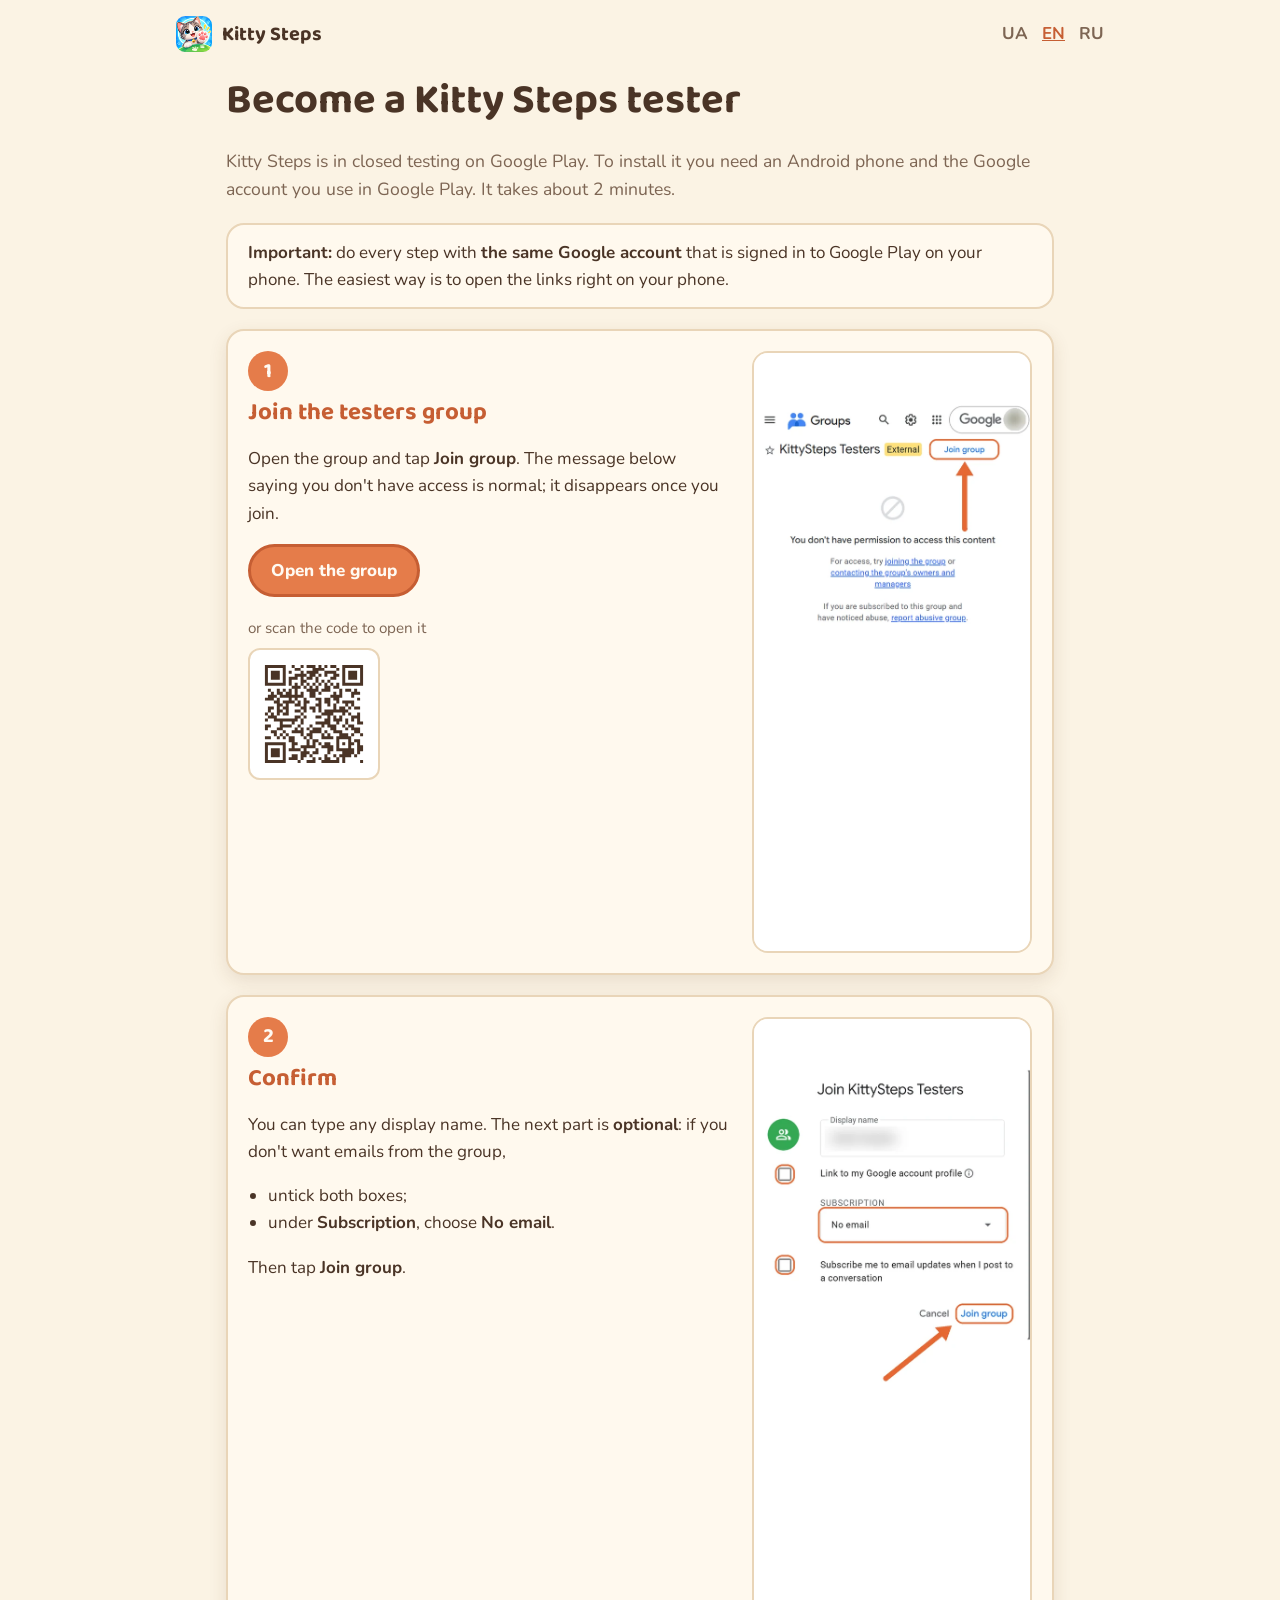
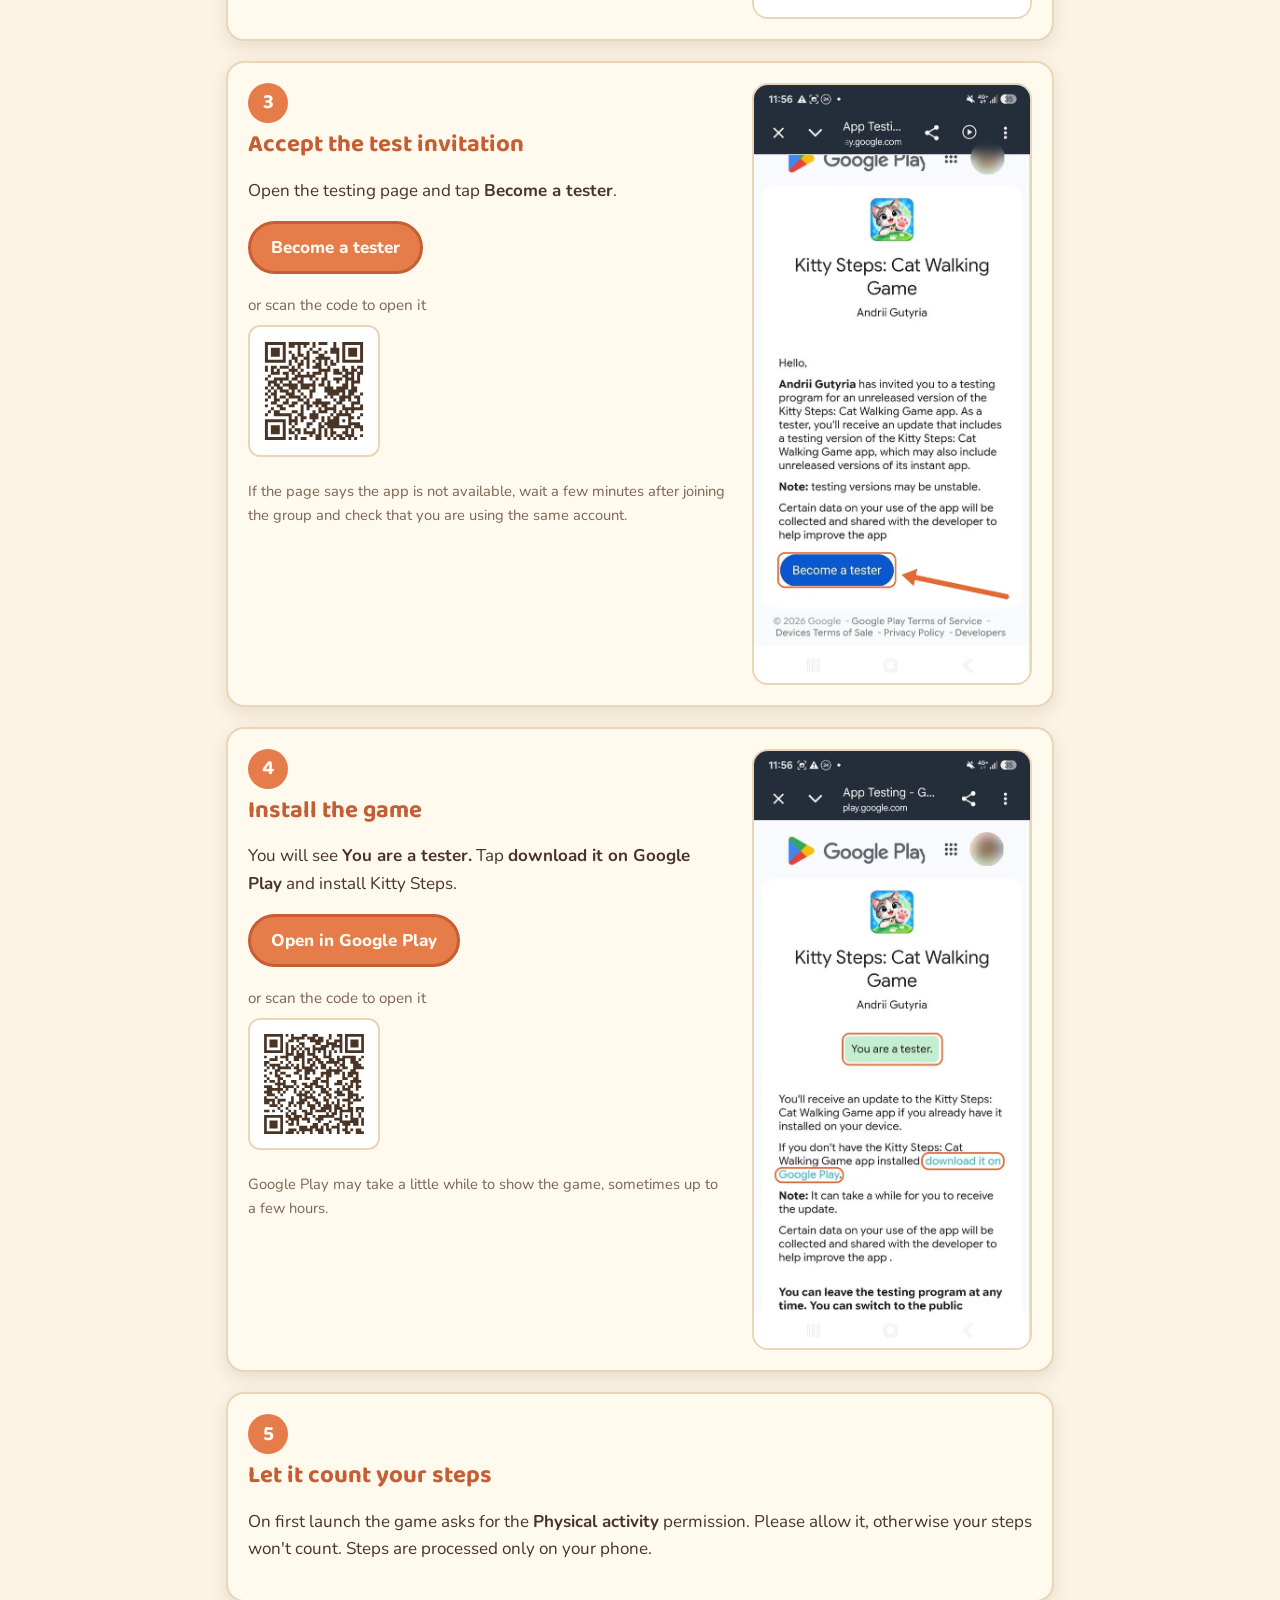
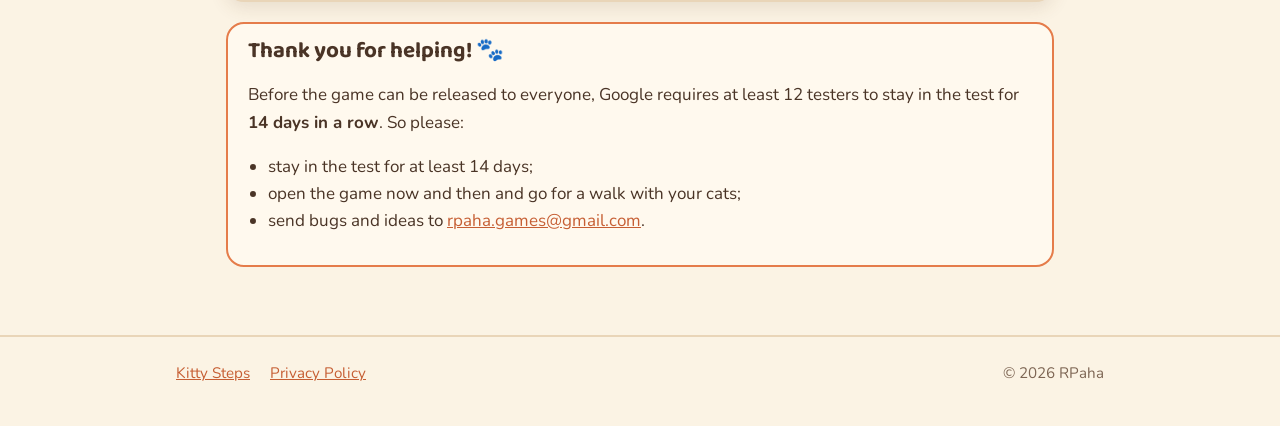
==== commit 8a8a8319: "Tester guides: 'or scan the code' line between the button and the QR code Co-Authored-By: Claude Opu" ====
--- a/join-test-en.html
+++ b/join-test-en.html
@@ -33,7 +33,7 @@
         <h2>Join the testers group</h2>
         <p>Open the group and tap <strong>Join group</strong>. The message below saying you don't have access is normal; it disappears once you join.</p>
         <p><a class="button" href="https://groups.google.com/g/kittysteps-testers" target="_blank" rel="noopener">Open the group</a></p>
-        <figure class="qr"><img src="img/test/qr-group.svg" alt="QR code: https://groups.google.com/g/kittysteps-testers" width="132" height="132"><figcaption>Scan with your phone</figcaption></figure>
+        <figure class="qr"><figcaption>or scan the code to open it</figcaption><img src="img/test/qr-group.svg" alt="QR code: https://groups.google.com/g/kittysteps-testers" width="132" height="132"></figure>
       </div>
       <img class="step-shot" src="img/test/step1-group-en.webp" alt="The KittySteps Testers group page with the Join group button" width="591" height="1280" loading="lazy">
     </section>
@@ -58,7 +58,7 @@
         <h2>Accept the test invitation</h2>
         <p>Open the testing page and tap <strong>Become a tester</strong>.</p>
         <p><a class="button" href="https://play.google.com/apps/testing/com.rpaha.kittysteps" target="_blank" rel="noopener">Become a tester</a></p>
-        <figure class="qr"><img src="img/test/qr-testing.svg" alt="QR code: https://play.google.com/apps/testing/com.rpaha.kittysteps" width="132" height="132"><figcaption>Scan with your phone</figcaption></figure>
+        <figure class="qr"><figcaption>or scan the code to open it</figcaption><img src="img/test/qr-testing.svg" alt="QR code: https://play.google.com/apps/testing/com.rpaha.kittysteps" width="132" height="132"></figure>
         <p class="small">If the page says the app is not available, wait a few minutes after joining the group and check that you are using the same account.</p>
       </div>
       <img class="step-shot" src="img/test/step3-become-tester.webp" alt="The Google Play testing page with the Become a tester button" width="591" height="1280" loading="lazy">
@@ -70,7 +70,7 @@
         <h2>Install the game</h2>
         <p>You will see <strong>You are a tester.</strong> Tap <strong>download it on Google Play</strong> and install Kitty Steps.</p>
         <p><a class="button" href="https://play.google.com/store/apps/details?id=com.rpaha.kittysteps" target="_blank" rel="noopener">Open in Google Play</a></p>
-        <figure class="qr"><img src="img/test/qr-play.svg" alt="QR code: https://play.google.com/store/apps/details?id=com.rpaha.kittysteps" width="132" height="132"><figcaption>Scan with your phone</figcaption></figure>
+        <figure class="qr"><figcaption>or scan the code to open it</figcaption><img src="img/test/qr-play.svg" alt="QR code: https://play.google.com/store/apps/details?id=com.rpaha.kittysteps" width="132" height="132"></figure>
         <p class="small">Google Play may take a little while to show the game, sometimes up to a few hours.</p>
       </div>
       <img class="step-shot" src="img/test/step4-download.webp" alt="The You are a tester confirmation and the download it on Google Play link" width="591" height="1280" loading="lazy">
--- a/style.css
+++ b/style.css
@@ -295,7 +295,7 @@
 }
 .site-header nav.lang a { margin-left: 10px; color: var(--muted); }
 .site-header nav.lang a[aria-current="page"] { color: var(--accent-dark); text-decoration: underline; }
-.qr { margin: 4px 0 8px; display: inline-flex; flex-direction: column; align-items: center; gap: 4px; }
+.qr { margin: 0 0 8px; display: inline-flex; flex-direction: column; align-items: flex-start; gap: 8px; }
 .qr img { width: 132px; height: 132px; background: #fff; padding: 6px; border-radius: 12px; border: 2px solid var(--card-edge); }
-.qr figcaption { font-size: 0.85rem; color: var(--muted); }
+.qr figcaption { font-size: 0.95rem; color: var(--muted); }
 @media (max-width: 720px) { .qr { display: none; } }
